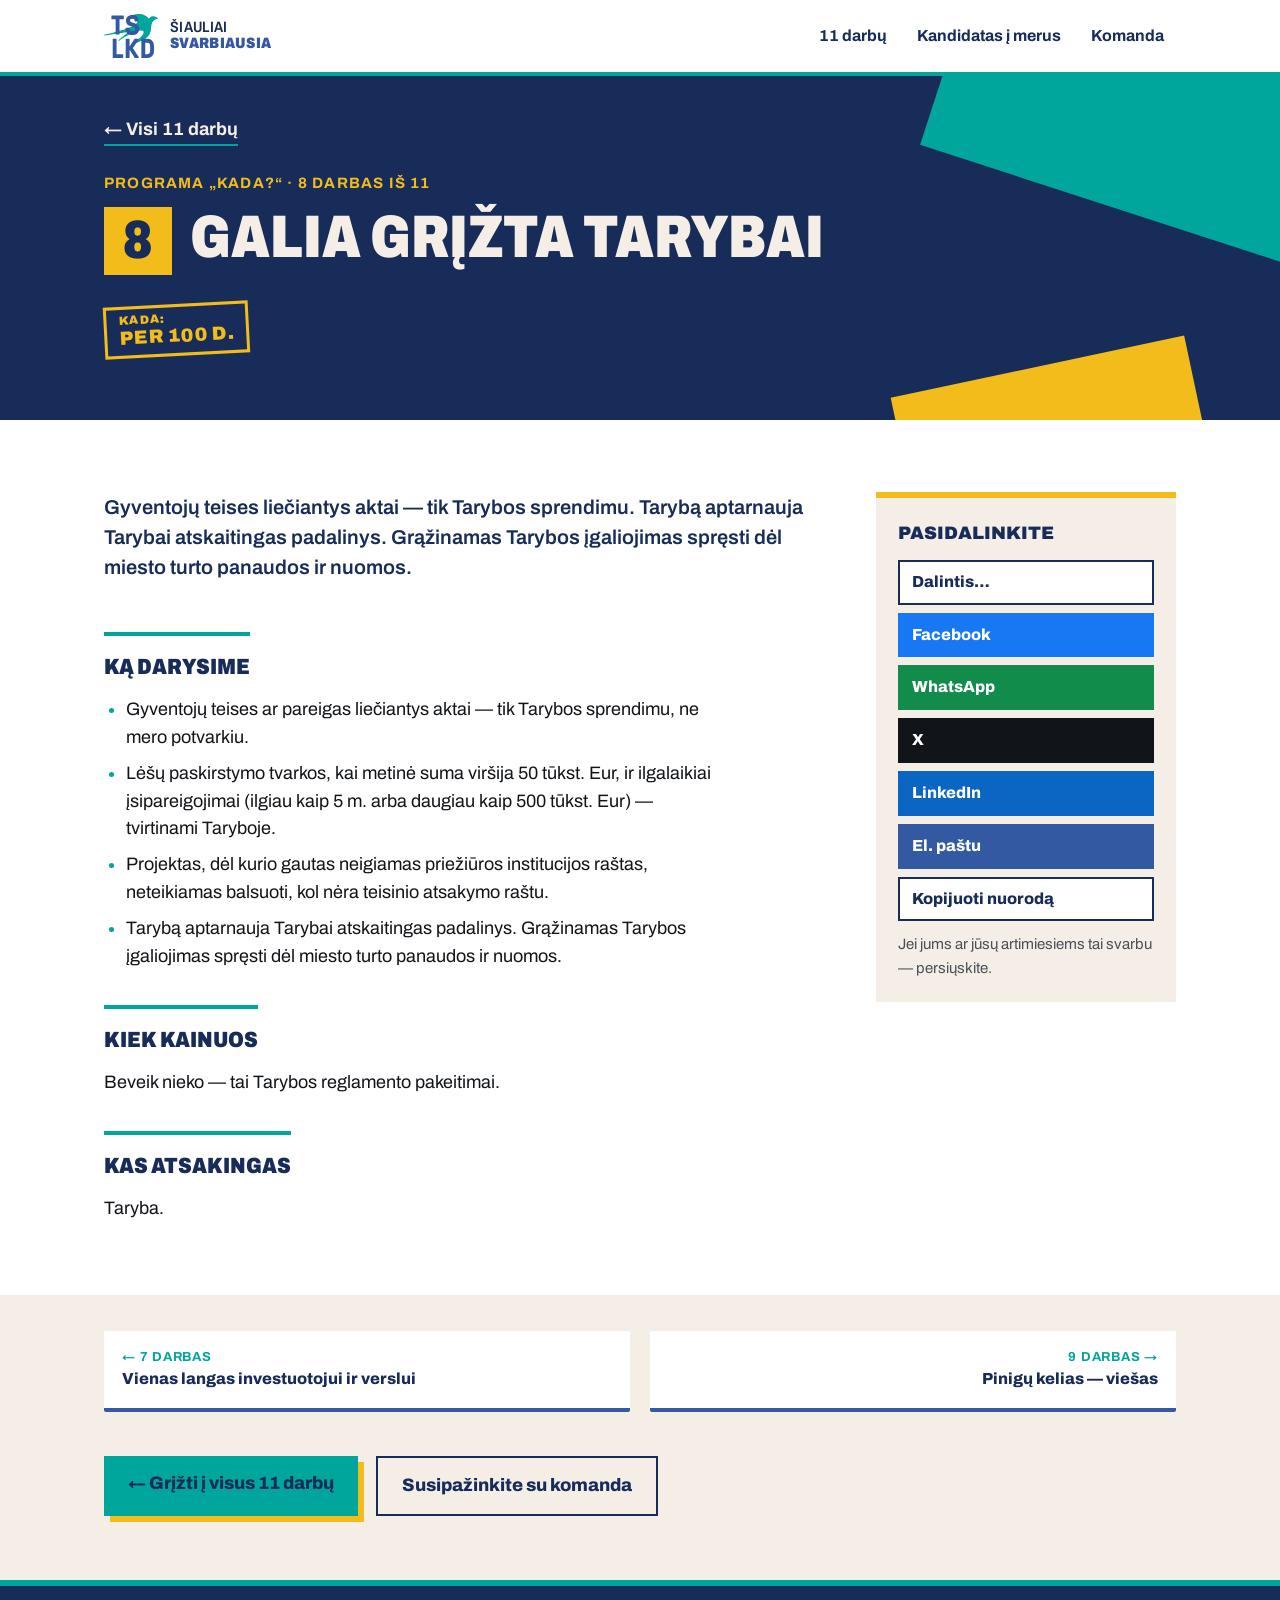
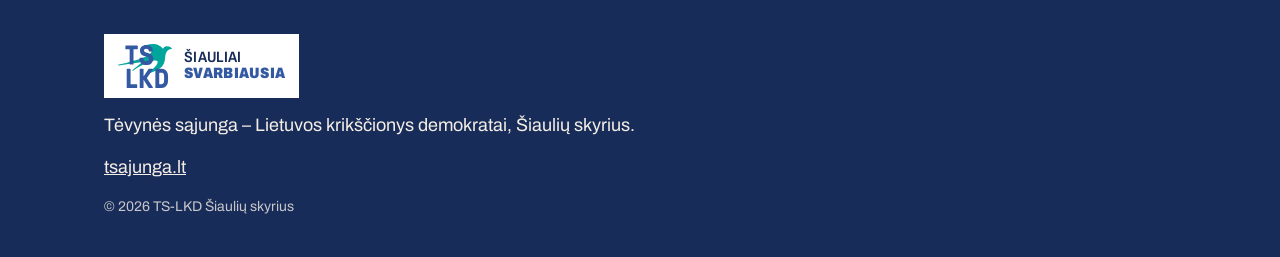
==== galia-griza-tarybai/index.html @ 78019bc6 "Kiekvienam darbui — atskiras puslapis su dalinimusi ir og paveikslėliu Co-Authored-By: Claude Opus 5" ====
<!doctype html>
<html lang="lt">
<head>
  <meta charset="utf-8">
  <meta name="viewport" content="width=device-width, initial-scale=1">
  <title>Galia grįžta Tarybai — 8 darbas | Šiauliai svarbiausia</title>
  <meta name="description" content="Gyventojų teises liečiantys aktai — tik Tarybos sprendimu. Tarybą aptarnauja Tarybai atskaitingas padalinys. Grąžinamas Tarybos įgaliojimas spręsti dėl miesto turto panaudos ir…">
  <link rel="canonical" href="https://siauliaisvarbiausia.lt/galia-griza-tarybai/">
  <meta property="og:url" content="https://siauliaisvarbiausia.lt/galia-griza-tarybai/">
  <meta property="og:site_name" content="Šiauliai svarbiausia">
  <meta property="og:title" content="Galia grįžta Tarybai">
  <meta property="og:description" content="Gyventojų teises liečiantys aktai — tik Tarybos sprendimu. Tarybą aptarnauja Tarybai atskaitingas padalinys. Grąžinamas Tarybos įgaliojimas spręsti dėl miesto turto panaudos ir…">
  <meta property="og:image" content="https://siauliaisvarbiausia.lt/og/galia-griza-tarybai.jpg?v=20261114">
  <meta property="og:image:width" content="1200">
  <meta property="og:image:height" content="630">
  <meta property="og:image:alt" content="8 darbas: Galia grįžta Tarybai — TS-LKD Šiaulių programa „KADA?“">
  <meta property="og:locale" content="lt_LT">
  <meta property="og:type" content="article">
  <meta name="twitter:card" content="summary_large_image">
  <meta name="theme-color" content="#182C59">
  <link rel="preconnect" href="https://fonts.googleapis.com">
  <link rel="preconnect" href="https://fonts.gstatic.com" crossorigin>
  <link href="https://fonts.googleapis.com/css2?family=Archivo:wdth,wght@62..125,400..900&display=swap" rel="stylesheet">
  <link rel="icon" href="../logo.svg" type="image/svg+xml">
  <link rel="stylesheet" href="../style.css?v=20261114c">
</head>
<body>
  <a class="skip" href="#turinys">Pereiti prie turinio</a>

  <header class="top">
    <div class="wrap top-in">
      <a class="brand" href="../" aria-label="Šiauliai svarbiausia — į pradžią">
        <img src="../logo.svg" alt="TS-LKD" width="54" height="44">
        <span class="brand-text">Šiauliai<br><b>svarbiausia</b></span>
      </a>
      <nav aria-label="Pagrindinis meniu">
        <a href="../#darbai">11 darbų</a>
        <a href="../#merui">Kandidatas į merus</a>
        <a href="../#komanda">Komanda</a>
      </nav>
    </div>
  </header>

  <main id="turinys">
    <section class="wp-hero">
      <div class="shapes" aria-hidden="true"><span class="sh s1"></span><span class="sh s2"></span></div>
      <div class="wrap wp-hero-in">
        <a class="wp-back" href="../#darbai">← Visi 11 darbų</a>
        <p class="kicker">Programa „KADA?“ · 8 darbas iš 11</p>
        <h1 class="wp-title"><span class="wp-no">8</span>Galia grįžta Tarybai</h1>
        <p class="stamp wp-stamp">per 100 d.</p>
      </div>
    </section>

    <section class="wp-body">
      <div class="wrap wp-grid">
        <article class="wp-main">
          <p class="wp-lead">Gyventojų teises liečiantys aktai — tik Tarybos sprendimu. Tarybą aptarnauja Tarybai atskaitingas padalinys. Grąžinamas Tarybos įgaliojimas spręsti dėl miesto turto panaudos ir nuomos.</p>
          <h2 class="wp-h">Ką darysime</h2>
          <ul class="wp-list">
            <li>Gyventojų teises ar pareigas liečiantys aktai — tik Tarybos sprendimu, ne mero potvarkiu.</li>
            <li>Lėšų paskirstymo tvarkos, kai metinė suma viršija 50 tūkst. Eur, ir ilgalaikiai įsipareigojimai (ilgiau kaip 5 m. arba daugiau kaip 500 tūkst. Eur) — tvirtinami Taryboje.</li>
            <li>Projektas, dėl kurio gautas neigiamas priežiūros institucijos raštas, neteikiamas balsuoti, kol nėra teisinio atsakymo raštu.</li>
            <li>Tarybą aptarnauja Tarybai atskaitingas padalinys. Grąžinamas Tarybos įgaliojimas spręsti dėl miesto turto panaudos ir nuomos.</li>
          </ul>
          <h2 class="wp-h">Kiek kainuos</h2>
          <p>Beveik nieko — tai Tarybos reglamento pakeitimai.</p>
          <h2 class="wp-h">Kas atsakingas</h2>
          <p>Taryba.</p>
        </article>
        <aside class="wp-share" aria-label="Pasidalinkite">
          <p class="wp-share-h">Pasidalinkite</p>
          <div class="share-row">
            <button type="button" class="share share-native" id="share-native" hidden>Dalintis…</button>
            <a class="share share-facebook" href="https://www.facebook.com/sharer/sharer.php?u=https%3A%2F%2Fsiauliaisvarbiausia.lt%2Fgalia-griza-tarybai%2F" target="_blank" rel="noopener">Facebook</a>
            <a class="share share-whatsapp" href="https://wa.me/?text=Galia%20gr%C4%AF%C5%BEta%20Tarybai%20%E2%80%94%20TS-LKD%20%C5%A0iauli%C5%B3%20programa%20%E2%80%9EKADA%3F%E2%80%9C%20https%3A%2F%2Fsiauliaisvarbiausia.lt%2Fgalia-griza-tarybai%2F" target="_blank" rel="noopener">WhatsApp</a>
            <a class="share share-x" href="https://x.com/intent/post?url=https%3A%2F%2Fsiauliaisvarbiausia.lt%2Fgalia-griza-tarybai%2F&amp;text=Galia%20gr%C4%AF%C5%BEta%20Tarybai%20%E2%80%94%20TS-LKD%20%C5%A0iauli%C5%B3%20programa%20%E2%80%9EKADA%3F%E2%80%9C" target="_blank" rel="noopener">X</a>
            <a class="share share-linkedin" href="https://www.linkedin.com/sharing/share-offsite/?url=https%3A%2F%2Fsiauliaisvarbiausia.lt%2Fgalia-griza-tarybai%2F" target="_blank" rel="noopener">LinkedIn</a>
            <a class="share share-el-paštu" href="mailto:?subject=Galia%20gr%C4%AF%C5%BEta%20Tarybai%20%E2%80%94%20TS-LKD%20%C5%A0iauli%C5%B3%20programa%20%E2%80%9EKADA%3F%E2%80%9C&amp;body=https%3A%2F%2Fsiauliaisvarbiausia.lt%2Fgalia-griza-tarybai%2F" target="_blank" rel="noopener">El. paštu</a>
            <button type="button" class="share share-copy" id="share-copy">Kopijuoti nuorodą</button>
          </div>
          <p class="wp-share-note">Jei jums ar jūsų artimiesiems tai svarbu — persiųskite.</p>
        </aside>
      </div>
    </section>

    <nav class="wp-pn wrap" aria-label="Kiti darbai">
        <a class="wp-prev" href="../vienas-langas-verslui/"><small>← 7 darbas</small>Vienas langas investuotojui ir verslui</a>
        <a class="wp-next" href="../pinigu-kelias/"><small>9 darbas →</small>Pinigų kelias — viešas</a>
    </nav>

    <section class="wp-cta">
      <div class="wrap">
        <a class="btn" href="../#darbai">← Grįžti į visus 11 darbų</a>
        <a class="btn btn-ghost-dark" href="../#komanda">Susipažinkite su komanda</a>
      </div>
    </section>
  </main>

  <footer class="foot">
    <div class="wrap foot-in">
      <a class="brand brand-foot" href="../">
        <img src="../logo.svg" alt="TS-LKD" width="54" height="44">
        <span class="brand-text">Šiauliai<br><b>svarbiausia</b></span>
      </a>
      <p>Tėvynės sąjunga – Lietuvos krikščionys demokratai, Šiaulių skyrius.</p>
      <p><a href="https://tsajunga.lt" rel="noopener">tsajunga.lt</a></p>
      <p class="copy">© 2026 TS-LKD Šiaulių skyrius</p>
    </div>
  </footer>

  <script>
    (function () {
      var url = document.querySelector('link[rel="canonical"]').href;
      var title = document.title;
      var nat = document.getElementById("share-native");
      if (navigator.share && nat) {
        nat.hidden = false;
        nat.addEventListener("click", function () { navigator.share({ title: title, url: url }).catch(function () {}); });
      }
      var cp = document.getElementById("share-copy");
      if (cp) cp.addEventListener("click", function () {
        var done = function () { cp.textContent = "Nuoroda nukopijuota ✓"; setTimeout(function () { cp.textContent = "Kopijuoti nuorodą"; }, 2500); };
        if (navigator.clipboard) navigator.clipboard.writeText(url).then(done, function () { prompt("Nukopijuokite nuorodą:", url); });
        else prompt("Nukopijuokite nuorodą:", url);
      });
    })();
  </script>
  <script>
    if (/(^|\.)siauliaisvarbiausia\.lt$/.test(location.hostname)) {
      var gc = document.createElement("script");
      gc.async = true;
      gc.src = "https://gc.zgo.at/count.js";
      gc.dataset.goatcounter = "https://elyga.goatcounter.com/count";
      document.body.appendChild(gc);
    }
  </script>
</body>
</html>
---- style.css ----
/* Spalvos: TS-LKD (tsajunga.lt, logotipas) + SAV27 Canva šablonai */
:root {
  --blue: #3359A3;   /* oficiali logotipo / tsajunga.lt mėlyna */
  --teal: #00A59B;   /* oficiali logotipo žalsvai mėlyna */
  --navy: #182C59;   /* SAV27 tamsiai mėlyna */
  --sav-blue: #344999;
  --cream: #F5EEE6;  /* SAV27 kreminė */
  --yellow: #F2BC1B; /* SAV27 akcentas */
  --grey: #F2F2F2;   /* tsajunga.lt fonas */
  --ink: #111418;
  --muted: #4A4F57;
  --wrap: 1120px;
  --font: "Archivo", "Segoe UI", Arial, sans-serif;
}

* { box-sizing: border-box; margin: 0; padding: 0; }

html { scroll-behavior: smooth; scroll-padding-top: 84px; }

body {
  font-family: var(--font);
  font-size: 18px;
  line-height: 1.55;
  color: var(--ink);
  background: var(--cream);
  overflow-x: hidden;
}

img { display: block; max-width: 100%; height: auto; }
a { color: var(--blue); }

.wrap { width: 100%; max-width: var(--wrap); margin: 0 auto; padding: 0 24px; }

.skip { position: absolute; left: -9999px; }
.skip:focus { left: 16px; top: 12px; z-index: 100; background: var(--yellow); color: var(--ink); padding: 8px 14px; }

:focus-visible { outline: 3px solid var(--yellow); outline-offset: 3px; }

/* ---------- Viršus ---------- */
.top {
  position: sticky; top: 0; z-index: 50;
  background: #fff;
  border-bottom: 4px solid var(--teal);
}
.top-in { display: flex; align-items: center; justify-content: space-between; gap: 16px; min-height: 72px; }

.brand { display: flex; align-items: center; gap: 12px; text-decoration: none; color: var(--navy); }
.brand img { width: 54px; flex: none; }
.brand-text { font-size: 15px; line-height: 1.05; font-weight: 600; font-stretch: 85%; text-transform: uppercase; letter-spacing: .02em; }
.brand-text b { font-weight: 900; color: var(--blue); }

nav { display: flex; gap: 6px; flex-wrap: wrap; justify-content: flex-end; }
nav a {
  font-weight: 700; font-size: 16px; text-decoration: none; color: var(--navy);
  padding: 8px 12px; border-radius: 2px;
}
nav a:hover { background: var(--grey); color: var(--blue); }

/* ---------- KADA? ---------- */
.hero {
  position: relative; overflow: hidden;
  background: var(--navy); color: var(--cream);
  padding: 64px 0 80px;
}
.shapes { position: absolute; inset: 0; pointer-events: none; }
.sh { position: absolute; display: block; }
.s1 { background: var(--teal);   width: 420px; height: 260px; top: -120px; right: -90px; transform: rotate(18deg); }
.s2 { background: var(--yellow); width: 300px; height: 150px; bottom: -70px; right: 12%; transform: rotate(-12deg); }
.s3 { background: var(--sav-blue); width: 360px; height: 220px; bottom: -150px; left: -120px; transform: rotate(14deg); }

.hero-in { position: relative; }

.kicker { font-size: 15px; font-weight: 700; text-transform: uppercase; letter-spacing: .08em; color: var(--teal); }
.hero .kicker { color: var(--yellow); }

.hero-h1 { font-size: inherit; font-weight: inherit; }
.hero-h1 .kicker { display: block; }
.kada {
  display: block;
  font-size: clamp(88px, 21vw, 220px);
  font-weight: 900; font-stretch: 75%;
  line-height: .86; letter-spacing: -.02em;
  margin: 12px 0 8px;
}
.kada span { color: var(--yellow); display: inline-block; transform: rotate(8deg); margin-left: .04em; }

.hero-sub { font-size: clamp(22px, 3.2vw, 34px); font-weight: 600; max-width: 22ch; line-height: 1.2; }

.questions { list-style: none; display: flex; flex-wrap: wrap; gap: 10px; margin: 36px 0 32px; max-width: 760px; }
.questions li {
  background: var(--cream); color: var(--navy);
  font-weight: 800; font-size: 18px; padding: 8px 14px;
}
.questions li:nth-child(odd) { transform: rotate(-1.5deg); }
.questions li:nth-child(even) { transform: rotate(1.2deg); }
.questions li:nth-child(3) { background: var(--yellow); }

.answer { border-left: 6px solid var(--teal); padding-left: 18px; margin-bottom: 32px; max-width: 640px; }
.answer-big { display: flex; flex-wrap: wrap; gap: 6px 18px; font-size: clamp(24px, 3.4vw, 34px); font-weight: 900; font-stretch: 85%; text-transform: uppercase; line-height: 1.15; margin: 4px 0; }
.answer-big span:nth-child(2) { color: var(--yellow); }
.answer-big span:nth-child(3) { color: var(--teal); }
.answer-note { color: #D9DEEA; }

.btn {
  display: inline-block; text-decoration: none;
  background: var(--teal); color: var(--navy);
  font-weight: 800; font-size: 18px; padding: 14px 24px;
  box-shadow: 6px 6px 0 var(--yellow);
  transition: transform .15s, box-shadow .15s;
}
.btn:hover { transform: translate(-2px, -2px); box-shadow: 8px 8px 0 var(--yellow); }

/* ---------- Sekcijos ---------- */
section { padding: 72px 0; }
.sec-h {
  font-size: clamp(32px, 5vw, 52px); font-weight: 900; font-stretch: 80%;
  line-height: 1.02; color: var(--navy); text-transform: uppercase;
}
.sec-lead { font-size: 19px; color: var(--muted); max-width: 62ch; margin: 12px 0 36px; }

/* Faktai */
.facts { background: #fff; }
.fact-grid { display: grid; grid-template-columns: repeat(3, 1fr); gap: 20px; }
.fact { background: var(--grey); padding: 24px; border-top: 6px solid var(--blue); }
.fact:nth-child(2) { border-top-color: var(--teal); }
.fact:nth-child(3) { border-top-color: var(--yellow); }
.fact-num { font-size: clamp(34px, 4.4vw, 46px); font-weight: 900; font-stretch: 80%; color: var(--blue); line-height: 1.05; margin-bottom: 8px; }

/* 10 darbų */
.work-list { list-style: none; display: grid; grid-template-columns: repeat(2, 1fr); gap: 20px; }
.work {
  position: relative; background: #fff; padding: 26px 26px 22px;
  display: flex; flex-direction: column; gap: 14px;
  border-bottom: 4px solid var(--blue);
}
.work-first { grid-column: 1 / -1; border-bottom-color: var(--yellow); }
.work-first h3 { font-size: 26px; }
.work-head { display: flex; align-items: flex-start; gap: 14px; }
.work-no {
  flex: none; width: 52px; height: 52px; display: grid; place-items: center;
  background: var(--blue); color: #fff; font-weight: 900; font-size: 24px;
}
.work:nth-child(3n+2) .work-no { background: var(--navy); }
.work:nth-child(3n) .work-no { background: var(--teal); color: var(--navy); }
.work h3 { font-size: 23px; line-height: 1.15; font-weight: 800; color: var(--navy); padding-top: 4px; }
.work p { color: var(--ink); }

/* Terminas — antspaudo stiliumi */
.stamp {
  align-self: flex-start; margin-top: auto;
  display: inline-flex; flex-direction: column;
  border: 3px solid var(--blue); color: var(--blue) !important;
  padding: 4px 12px 5px; transform: rotate(-3deg);
  font-weight: 900; font-size: 19px; text-transform: uppercase; letter-spacing: .03em; line-height: 1.2;
}
.stamp::before { content: "Kada: "; font-size: 12px; letter-spacing: .12em; }
.stamp small { font-size: 13px; font-weight: 700; text-transform: none; letter-spacing: 0; }
.work:nth-child(even) .stamp { transform: rotate(2deg); }

/* Vizija */
.vision { background: var(--blue); color: #fff; position: relative; overflow: hidden; }
.vision-year {
  font-size: clamp(90px, 18vw, 200px); font-weight: 900; font-stretch: 70%; line-height: .8;
  color: var(--teal); opacity: .9;
}
.vision blockquote {
  font-size: clamp(22px, 3vw, 32px); font-weight: 700; line-height: 1.3;
  max-width: 34ch; margin-top: 18px; padding-left: 18px; border-left: 6px solid var(--yellow);
}

/* Kandidatas į merus */
.mayor { background: var(--cream); }
.mayor-in { display: flex; align-items: center; gap: 40px; }
.mayor-photo { flex: none; position: relative; }
.mayor-photo::before {
  content: ""; position: absolute; inset: 14px -14px -14px 14px;
  background: var(--yellow); z-index: 0;
}
.mayor-photo img { position: relative; z-index: 1; width: 220px; border: 6px solid #fff; }
.mayor h2 { font-size: clamp(40px, 6vw, 64px); font-weight: 900; font-stretch: 80%; line-height: 1; color: var(--navy); margin: 6px 0; }
.mayor-role { font-weight: 800; color: var(--blue); margin-bottom: 12px; }
.mayor-text p:last-child { max-width: 52ch; }

/* Komanda */
.team { background: #fff; }
.people { list-style: none; display: grid; grid-template-columns: repeat(3, 1fr); gap: 32px 24px; align-items: start; }
.person img { width: 100%; aspect-ratio: 1; object-fit: cover; background: var(--grey); border-bottom: 5px solid var(--teal); }
.person-name { font-weight: 800; font-size: 20px; line-height: 1.2; margin-top: 12px; color: var(--navy); }
.person-role { font-size: 15px; color: var(--muted); }
.person-nofoto img { object-fit: contain; padding: 22%; }
.person-more { margin-top: 10px; font-size: 16px; line-height: 1.45; }
.person-more summary {
  cursor: pointer; display: inline-block;
  font-weight: 800; color: var(--blue); padding: 4px 0;
}
.person-more summary::marker { color: var(--teal); }
.person-more[open] summary { margin-bottom: 8px; }
.person-more ul { padding-left: 18px; display: grid; gap: 6px; }
.person-more blockquote { margin-top: 10px; padding-left: 12px; border-left: 4px solid var(--yellow); font-style: italic; }
.person-more p { margin-top: 8px; font-weight: 700; }
.person-soon .soon-num {
  display: grid; place-items: center; aspect-ratio: 1;
  background: var(--grey); border: 3px dashed var(--blue); border-bottom-width: 5px;
  font-size: 72px; font-weight: 900; color: var(--blue);
}

/* Poraštė */
.foot { background: var(--navy); color: var(--cream); padding: 48px 0 40px; border-top: 6px solid var(--teal); }
.foot-in { display: grid; gap: 14px; }
.foot a { color: var(--cream); }
.foot .brand-foot { background: #fff; color: var(--navy); padding: 10px 14px; justify-self: start; }
.copy { font-size: 14px; opacity: .8; }

/* ---------- Telefonai ---------- */
@media (max-width: 900px) {
  .fact-grid { grid-template-columns: 1fr; }
  .work-list { grid-template-columns: 1fr; }
  .people { grid-template-columns: repeat(2, 1fr); }
}

@media (max-width: 640px) {
  body { font-size: 17px; }
  .wrap { padding: 0 16px; }
  .top-in { min-height: 60px; }
  .brand img { width: 42px; }
  .brand-text { font-size: 13px; }
  nav a { font-size: 14px; padding: 6px 8px; }
  nav a[href="#merui"] { display: none; }
  .hero { padding: 44px 0 64px; }
  .questions li { font-size: 16px; }
  section { padding: 52px 0; }
  .work { padding: 20px 18px; }
  .work h3 { font-size: 21px; }
  .mayor-in { flex-direction: column; align-items: flex-start; gap: 32px; }
  .mayor-photo img { width: 180px; }
  .people { grid-template-columns: repeat(2, 1fr); gap: 24px 14px; }
  .person-name { font-size: 17px; }
  .person-role { font-size: 14px; }
  .person-more { font-size: 15px; }
  .s1 { width: 260px; height: 160px; top: -90px; right: -110px; }
}

@media (prefers-reduced-motion: reduce) {
  html { scroll-behavior: auto; }
  .btn { transition: none; }
}

/* Darbų „Plačiau“ (2026-11-14) */
.work-more { font-size: 16px; line-height: 1.45; border-top: 1px solid rgba(24,44,89,.12); padding-top: 10px; }
.work-more summary { cursor: pointer; font-weight: 800; color: var(--blue); padding: 4px 0; }
.work-more summary::marker { color: var(--teal); }
.work-more[open] summary { margin-bottom: 4px; }
.work-more h4 { font-size: 14px; font-weight: 800; text-transform: uppercase; letter-spacing: .06em; color: var(--navy); margin: 12px 0 4px; }
.work-more ul { padding-left: 18px; display: grid; gap: 4px; }
.work-more p { margin: 0; }

/* Darbų puslapiai (2026-11-14) */
.work-link { align-self: flex-start; font-weight: 800; color: var(--blue); text-decoration: none; border-bottom: 2px solid var(--teal); padding-bottom: 2px; }
.work-link:hover { color: var(--navy); border-bottom-color: var(--yellow); }

.wp-hero { position: relative; overflow: hidden; background: var(--navy); color: var(--cream); padding: 40px 0 64px; }
.wp-hero-in { position: relative; }
.wp-back { display: inline-block; color: var(--cream); font-weight: 700; text-decoration: none; margin-bottom: 26px; border-bottom: 2px solid var(--teal); }
.wp-back:hover { color: var(--yellow); }
.wp-hero .kicker { color: var(--yellow); }
.wp-title { display: flex; align-items: flex-start; gap: 18px; font-size: clamp(34px, 5.4vw, 60px); font-weight: 900; font-stretch: 80%; line-height: 1.02; text-transform: uppercase; margin: 12px 0 28px; max-width: 22ch; }
.wp-no { flex: none; display: grid; place-items: center; width: 1.25em; height: 1.25em; background: var(--yellow); color: var(--navy); font-size: .9em; }
.wp-stamp { color: var(--yellow) !important; border-color: var(--yellow); background: transparent; }

.wp-body { background: #fff; }
.wp-grid { display: grid; grid-template-columns: minmax(0, 1fr) 300px; gap: 48px; align-items: start; }
.wp-lead { font-size: 20px; line-height: 1.5; margin-bottom: 16px; max-width: 62ch; }
.wp-lead:first-child { font-weight: 600; color: var(--navy); }
.wp-h { font-size: 22px; font-weight: 900; text-transform: uppercase; font-stretch: 85%; color: var(--navy); margin: 34px 0 12px; padding-top: 14px; border-top: 4px solid var(--teal); display: inline-block; }
.wp-main > p:not(.wp-lead) { max-width: 62ch; }
.wp-list { padding-left: 22px; display: grid; gap: 8px; max-width: 62ch; }
.wp-list li::marker { color: var(--teal); }

.wp-share { position: sticky; top: 96px; background: var(--cream); padding: 22px; border-top: 6px solid var(--yellow); }
.wp-share-h { font-weight: 900; text-transform: uppercase; color: var(--navy); margin-bottom: 12px; }
.share-row { display: grid; gap: 8px; }
.share { display: block; width: 100%; text-align: left; font: inherit; font-weight: 800; font-size: 16px; text-decoration: none; padding: 10px 14px; border: 0; cursor: pointer; background: var(--navy); color: #fff; }
.share:hover { transform: translate(-1px, -1px); box-shadow: 3px 3px 0 var(--yellow); }
.share-facebook { background: #1877F2; }
.share-whatsapp { background: #128C4B; }
.share-x { background: #111418; }
.share-linkedin { background: #0A66C2; }
.share-el-paštu { background: var(--blue); }
.share-copy, .share-native { background: #fff; color: var(--navy); outline: 2px solid var(--navy); outline-offset: -2px; }
.wp-share-note { font-size: 15px; color: var(--muted); margin-top: 12px; }

.wp-pn { display: grid; grid-template-columns: 1fr 1fr; gap: 20px; padding-top: 36px; padding-bottom: 8px; }
.wp-pn a { display: block; background: #fff; padding: 16px 18px; text-decoration: none; color: var(--navy); font-weight: 800; border-bottom: 4px solid var(--blue); }
.wp-pn a:hover { border-bottom-color: var(--yellow); }
.wp-pn small { display: block; font-size: 13px; font-weight: 700; text-transform: uppercase; letter-spacing: .06em; color: var(--teal); }
.wp-next { text-align: right; }
.wp-cta { padding: 36px 0 64px; }
.wp-cta .wrap { display: flex; flex-wrap: wrap; gap: 18px; }
.btn-ghost-dark { background: transparent; color: var(--navy); border: 2px solid var(--navy); box-shadow: none; }
.btn-ghost-dark:hover { box-shadow: 6px 6px 0 var(--teal); }

@media (max-width: 900px) {
  .wp-grid { grid-template-columns: 1fr; }
  .wp-share { position: static; }
  .share-row { grid-template-columns: 1fr 1fr; }
}
@media (max-width: 640px) {
  .wp-pn { grid-template-columns: 1fr; }
  .wp-next { text-align: left; }
  .wp-lead { font-size: 18px; }
}
.wp-hero .s2 { bottom: -95px; right: 6%; }
@media (max-width: 640px) {
  nav a[href="../#merui"] { display: none; }
  .wp-hero .s2 { display: none; }
  .wp-title { gap: 12px; }
}
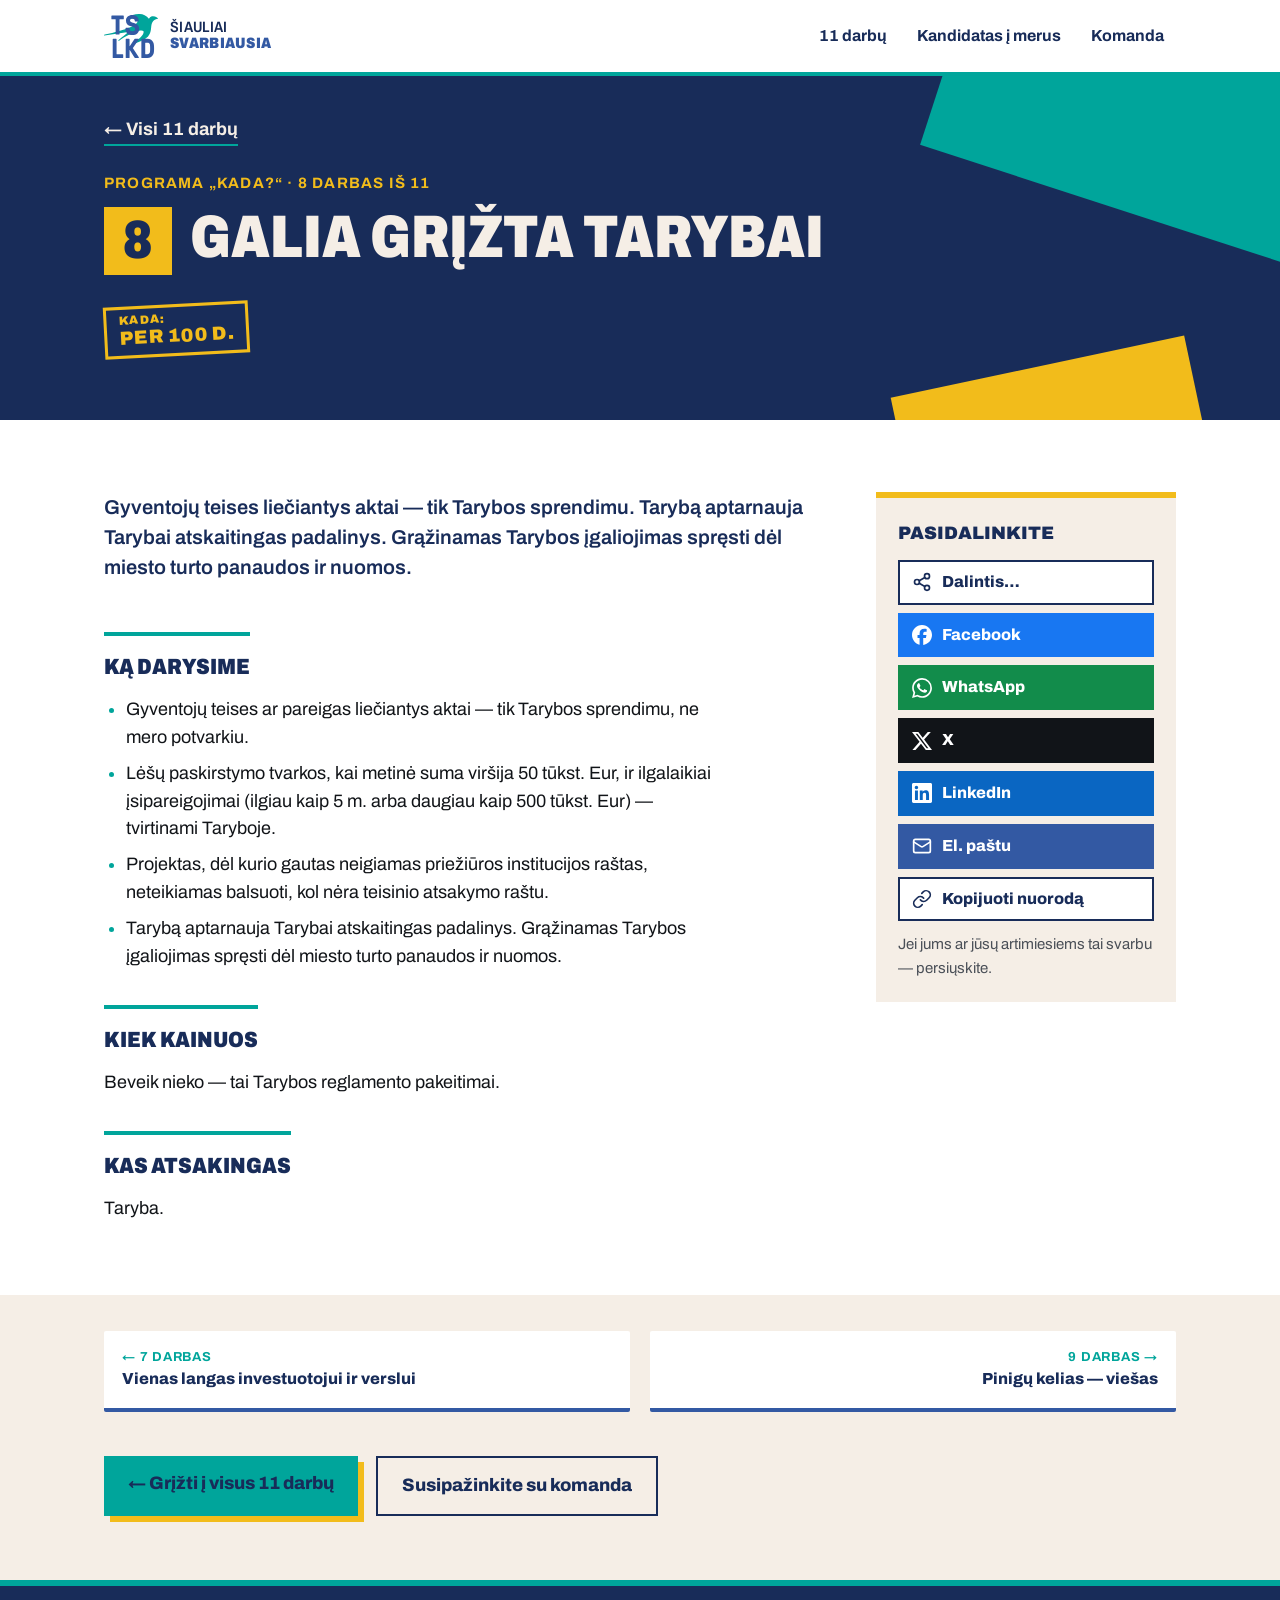
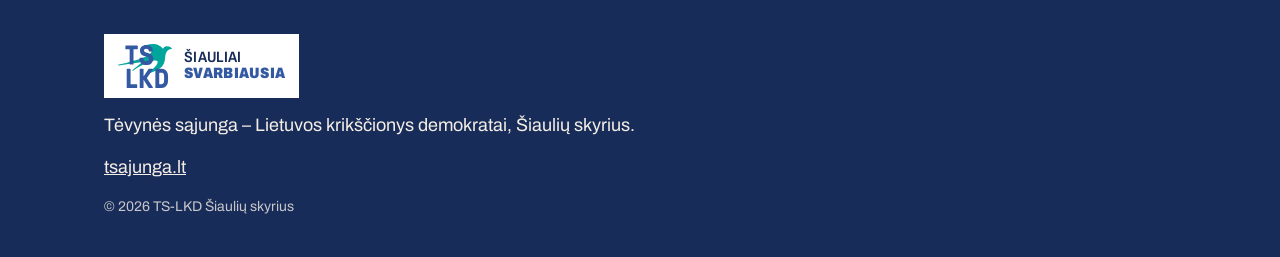
==== commit ca765aa6: "Dalinimosi mygtukai su ikonomis (Simple Icons, Lucide) Co-Authored-By: Claude Opus 5.5 <noreply@anth" ====
--- a/galia-griza-tarybai/index.html
+++ b/galia-griza-tarybai/index.html
@@ -22,7 +22,7 @@
   <link rel="preconnect" href="https://fonts.gstatic.com" crossorigin>
   <link href="https://fonts.googleapis.com/css2?family=Archivo:wdth,wght@62..125,400..900&display=swap" rel="stylesheet">
   <link rel="icon" href="../logo.svg" type="image/svg+xml">
-  <link rel="stylesheet" href="../style.css?v=20261114c">
+  <link rel="stylesheet" href="../style.css?v=20261114f">
 </head>
 <body>
   <a class="skip" href="#turinys">Pereiti prie turinio</a>
@@ -71,13 +71,13 @@
         <aside class="wp-share" aria-label="Pasidalinkite">
           <p class="wp-share-h">Pasidalinkite</p>
           <div class="share-row">
-            <button type="button" class="share share-native" id="share-native" hidden>Dalintis…</button>
-            <a class="share share-facebook" href="https://www.facebook.com/sharer/sharer.php?u=https%3A%2F%2Fsiauliaisvarbiausia.lt%2Fgalia-griza-tarybai%2F" target="_blank" rel="noopener">Facebook</a>
-            <a class="share share-whatsapp" href="https://wa.me/?text=Galia%20gr%C4%AF%C5%BEta%20Tarybai%20%E2%80%94%20TS-LKD%20%C5%A0iauli%C5%B3%20programa%20%E2%80%9EKADA%3F%E2%80%9C%20https%3A%2F%2Fsiauliaisvarbiausia.lt%2Fgalia-griza-tarybai%2F" target="_blank" rel="noopener">WhatsApp</a>
-            <a class="share share-x" href="https://x.com/intent/post?url=https%3A%2F%2Fsiauliaisvarbiausia.lt%2Fgalia-griza-tarybai%2F&amp;text=Galia%20gr%C4%AF%C5%BEta%20Tarybai%20%E2%80%94%20TS-LKD%20%C5%A0iauli%C5%B3%20programa%20%E2%80%9EKADA%3F%E2%80%9C" target="_blank" rel="noopener">X</a>
-            <a class="share share-linkedin" href="https://www.linkedin.com/sharing/share-offsite/?url=https%3A%2F%2Fsiauliaisvarbiausia.lt%2Fgalia-griza-tarybai%2F" target="_blank" rel="noopener">LinkedIn</a>
-            <a class="share share-el-paštu" href="mailto:?subject=Galia%20gr%C4%AF%C5%BEta%20Tarybai%20%E2%80%94%20TS-LKD%20%C5%A0iauli%C5%B3%20programa%20%E2%80%9EKADA%3F%E2%80%9C&amp;body=https%3A%2F%2Fsiauliaisvarbiausia.lt%2Fgalia-griza-tarybai%2F" target="_blank" rel="noopener">El. paštu</a>
-            <button type="button" class="share share-copy" id="share-copy">Kopijuoti nuorodą</button>
+            <button type="button" class="share share-native" id="share-native" hidden><svg class="ico" aria-hidden="true" focusable="false" width="20" height="20" xmlns="http://www.w3.org/2000/svg" viewBox="0 0 24 24" fill="none" stroke="currentColor" stroke-width="2" stroke-linecap="round" stroke-linejoin="round" > <circle cx="18" cy="5" r="3" /> <circle cx="6" cy="12" r="3" /> <circle cx="18" cy="19" r="3" /> <line x1="8.59" x2="15.42" y1="13.51" y2="17.49" /> <line x1="15.41" x2="8.59" y1="6.51" y2="10.49" /> </svg><span>Dalintis…</span></button>
+            <a class="share share-facebook" href="https://www.facebook.com/sharer/sharer.php?u=https%3A%2F%2Fsiauliaisvarbiausia.lt%2Fgalia-griza-tarybai%2F" target="_blank" rel="noopener"><svg class="ico" aria-hidden="true" focusable="false" width="20" height="20" fill="currentColor" viewBox="0 0 24 24" xmlns="http://www.w3.org/2000/svg"><path d="M9.101 23.691v-7.98H6.627v-3.667h2.474v-1.58c0-4.085 1.848-5.978 5.858-5.978.401 0 .955.042 1.468.103a8.68 8.68 0 0 1 1.141.195v3.325a8.623 8.623 0 0 0-.653-.036 26.805 26.805 0 0 0-.733-.009c-.707 0-1.259.096-1.675.309a1.686 1.686 0 0 0-.679.622c-.258.42-.374.995-.374 1.752v1.297h3.919l-.386 2.103-.287 1.564h-3.246v8.245C19.396 23.238 24 18.179 24 12.044c0-6.627-5.373-12-12-12s-12 5.373-12 12c0 5.628 3.874 10.35 9.101 11.647Z"/></svg><span>Facebook</span></a>
+            <a class="share share-whatsapp" href="https://wa.me/?text=Galia%20gr%C4%AF%C5%BEta%20Tarybai%20%E2%80%94%20TS-LKD%20%C5%A0iauli%C5%B3%20programa%20%E2%80%9EKADA%3F%E2%80%9C%20https%3A%2F%2Fsiauliaisvarbiausia.lt%2Fgalia-griza-tarybai%2F" target="_blank" rel="noopener"><svg class="ico" aria-hidden="true" focusable="false" width="20" height="20" fill="currentColor" viewBox="0 0 24 24" xmlns="http://www.w3.org/2000/svg"><path d="M17.472 14.382c-.297-.149-1.758-.867-2.03-.967-.273-.099-.471-.148-.67.15-.197.297-.767.966-.94 1.164-.173.199-.347.223-.644.075-.297-.15-1.255-.463-2.39-1.475-.883-.788-1.48-1.761-1.653-2.059-.173-.297-.018-.458.13-.606.134-.133.298-.347.446-.52.149-.174.198-.298.298-.497.099-.198.05-.371-.025-.52-.075-.149-.669-1.612-.916-2.207-.242-.579-.487-.5-.669-.51-.173-.008-.371-.01-.57-.01-.198 0-.52.074-.792.372-.272.297-1.04 1.016-1.04 2.479 0 1.462 1.065 2.875 1.213 3.074.149.198 2.096 3.2 5.077 4.487.709.306 1.262.489 1.694.625.712.227 1.36.195 1.871.118.571-.085 1.758-.719 2.006-1.413.248-.694.248-1.289.173-1.413-.074-.124-.272-.198-.57-.347m-5.421 7.403h-.004a9.87 9.87 0 01-5.031-1.378l-.361-.214-3.741.982.998-3.648-.235-.374a9.86 9.86 0 01-1.51-5.26c.001-5.45 4.436-9.884 9.888-9.884 2.64 0 5.122 1.03 6.988 2.898a9.825 9.825 0 012.893 6.994c-.003 5.45-4.437 9.884-9.885 9.884m8.413-18.297A11.815 11.815 0 0012.05 0C5.495 0 .16 5.335.157 11.892c0 2.096.547 4.142 1.588 5.945L.057 24l6.305-1.654a11.882 11.882 0 005.683 1.448h.005c6.554 0 11.89-5.335 11.893-11.893a11.821 11.821 0 00-3.48-8.413Z"/></svg><span>WhatsApp</span></a>
+            <a class="share share-x" href="https://x.com/intent/post?url=https%3A%2F%2Fsiauliaisvarbiausia.lt%2Fgalia-griza-tarybai%2F&amp;text=Galia%20gr%C4%AF%C5%BEta%20Tarybai%20%E2%80%94%20TS-LKD%20%C5%A0iauli%C5%B3%20programa%20%E2%80%9EKADA%3F%E2%80%9C" target="_blank" rel="noopener"><svg class="ico" aria-hidden="true" focusable="false" width="20" height="20" fill="currentColor" viewBox="0 0 24 24" xmlns="http://www.w3.org/2000/svg"><path d="M18.901 1.153h3.68l-8.04 9.19L24 22.846h-7.406l-5.8-7.584-6.638 7.584H.474l8.6-9.83L0 1.154h7.594l5.243 6.932ZM17.61 20.644h2.039L6.486 3.24H4.298Z"/></svg><span>X</span></a>
+            <a class="share share-linkedin" href="https://www.linkedin.com/sharing/share-offsite/?url=https%3A%2F%2Fsiauliaisvarbiausia.lt%2Fgalia-griza-tarybai%2F" target="_blank" rel="noopener"><svg class="ico" aria-hidden="true" focusable="false" width="20" height="20" fill="currentColor" viewBox="0 0 24 24" xmlns="http://www.w3.org/2000/svg"><path d="M20.447 20.452h-3.554v-5.569c0-1.328-.027-3.037-1.852-3.037-1.853 0-2.136 1.445-2.136 2.939v5.667H9.351V9h3.414v1.561h.046c.477-.9 1.637-1.85 3.37-1.85 3.601 0 4.267 2.37 4.267 5.455v6.286zM5.337 7.433c-1.144 0-2.063-.926-2.063-2.065 0-1.138.92-2.063 2.063-2.063 1.14 0 2.064.925 2.064 2.063 0 1.139-.925 2.065-2.064 2.065zm1.782 13.019H3.555V9h3.564v11.452zM22.225 0H1.771C.792 0 0 .774 0 1.729v20.542C0 23.227.792 24 1.771 24h20.451C23.2 24 24 23.227 24 22.271V1.729C24 .774 23.2 0 22.222 0h.003z"/></svg><span>LinkedIn</span></a>
+            <a class="share share-el-paštu" href="mailto:?subject=Galia%20gr%C4%AF%C5%BEta%20Tarybai%20%E2%80%94%20TS-LKD%20%C5%A0iauli%C5%B3%20programa%20%E2%80%9EKADA%3F%E2%80%9C&amp;body=https%3A%2F%2Fsiauliaisvarbiausia.lt%2Fgalia-griza-tarybai%2F" target="_blank" rel="noopener"><svg class="ico" aria-hidden="true" focusable="false" width="20" height="20" xmlns="http://www.w3.org/2000/svg" viewBox="0 0 24 24" fill="none" stroke="currentColor" stroke-width="2" stroke-linecap="round" stroke-linejoin="round" > <rect width="20" height="16" x="2" y="4" rx="2" /> <path d="m22 7-8.97 5.7a1.94 1.94 0 0 1-2.06 0L2 7" /> </svg><span>El. paštu</span></a>
+            <button type="button" class="share share-copy" id="share-copy"><svg class="ico" aria-hidden="true" focusable="false" width="20" height="20" xmlns="http://www.w3.org/2000/svg" viewBox="0 0 24 24" fill="none" stroke="currentColor" stroke-width="2" stroke-linecap="round" stroke-linejoin="round" > <path d="M10 13a5 5 0 0 0 7.54.54l3-3a5 5 0 0 0-7.07-7.07l-1.72 1.71" /> <path d="M14 11a5 5 0 0 0-7.54-.54l-3 3a5 5 0 0 0 7.07 7.07l1.71-1.71" /> </svg><span class="share-label">Kopijuoti nuorodą</span></button>
           </div>
           <p class="wp-share-note">Jei jums ar jūsų artimiesiems tai svarbu — persiųskite.</p>
         </aside>
@@ -120,7 +120,8 @@
       }
       var cp = document.getElementById("share-copy");
       if (cp) cp.addEventListener("click", function () {
-        var done = function () { cp.textContent = "Nuoroda nukopijuota ✓"; setTimeout(function () { cp.textContent = "Kopijuoti nuorodą"; }, 2500); };
+        var lb = cp.querySelector(".share-label");
+        var done = function () { lb.textContent = "Nuoroda nukopijuota ✓"; setTimeout(function () { lb.textContent = "Kopijuoti nuorodą"; }, 2500); };
         if (navigator.clipboard) navigator.clipboard.writeText(url).then(done, function () { prompt("Nukopijuokite nuorodą:", url); });
         else prompt("Nukopijuokite nuorodą:", url);
       });
--- a/style.css
+++ b/style.css
@@ -315,3 +315,16 @@
   .wp-hero .s2 { display: none; }
   .wp-title { gap: 12px; }
 }
+
+/* Viršaus klausimai — nuorodos į darbus (2026-11-14) */
+.questions li { padding: 0; }
+.questions a { display: block; padding: 8px 14px; color: inherit; text-decoration: none; }
+.questions a::after { content: " ↓"; color: var(--teal); }
+.questions li:hover { transform: rotate(0) translateY(-2px); box-shadow: 4px 4px 0 var(--teal); }
+.work { scroll-margin-top: 96px; }
+.work:target { outline: 4px solid var(--yellow); outline-offset: 4px; }
+
+/* Dalinimosi ikonos (2026-11-14) */
+.share { display: flex; align-items: center; gap: 10px; }
+.share .ico { flex: none; width: 20px; height: 20px; }
+@media (max-width: 900px) { .share-copy { grid-column: 1 / -1; } }
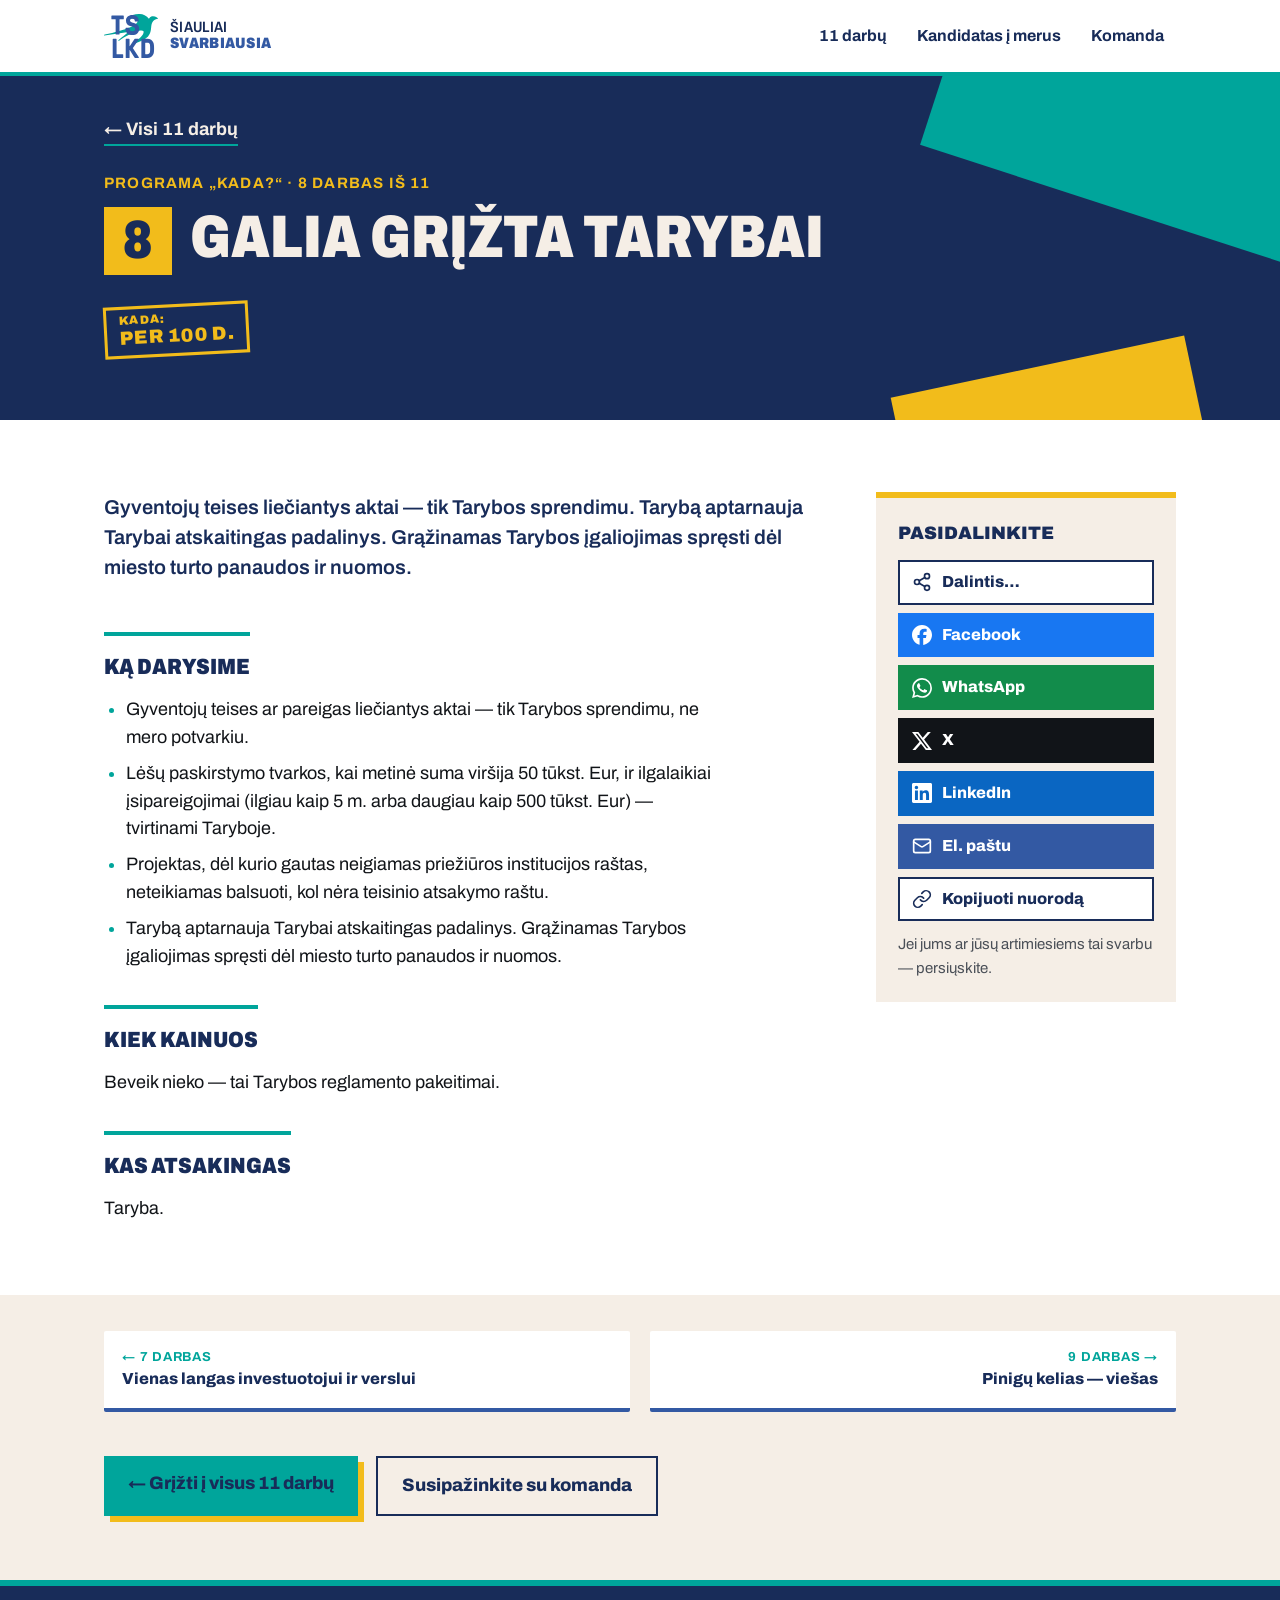
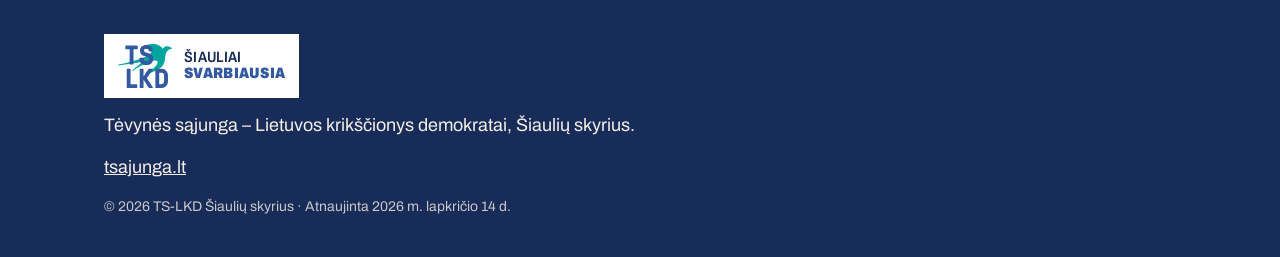
==== commit 7b7f258a: "Poraštėje — atnaujinimo data Co-Authored-By: Claude Opus 5.5 <noreply@anthropic.com>" ====
--- a/galia-griza-tarybai/index.html
+++ b/galia-griza-tarybai/index.html
@@ -105,7 +105,7 @@
       </a>
       <p>Tėvynės sąjunga – Lietuvos krikščionys demokratai, Šiaulių skyrius.</p>
       <p><a href="https://tsajunga.lt" rel="noopener">tsajunga.lt</a></p>
-      <p class="copy">© 2026 TS-LKD Šiaulių skyrius</p>
+      <p class="copy">© 2026 TS-LKD Šiaulių skyrius · Atnaujinta <time datetime="2026-11-14">2026 m. lapkričio 14 d.</time></p>
     </div>
   </footer>
 
